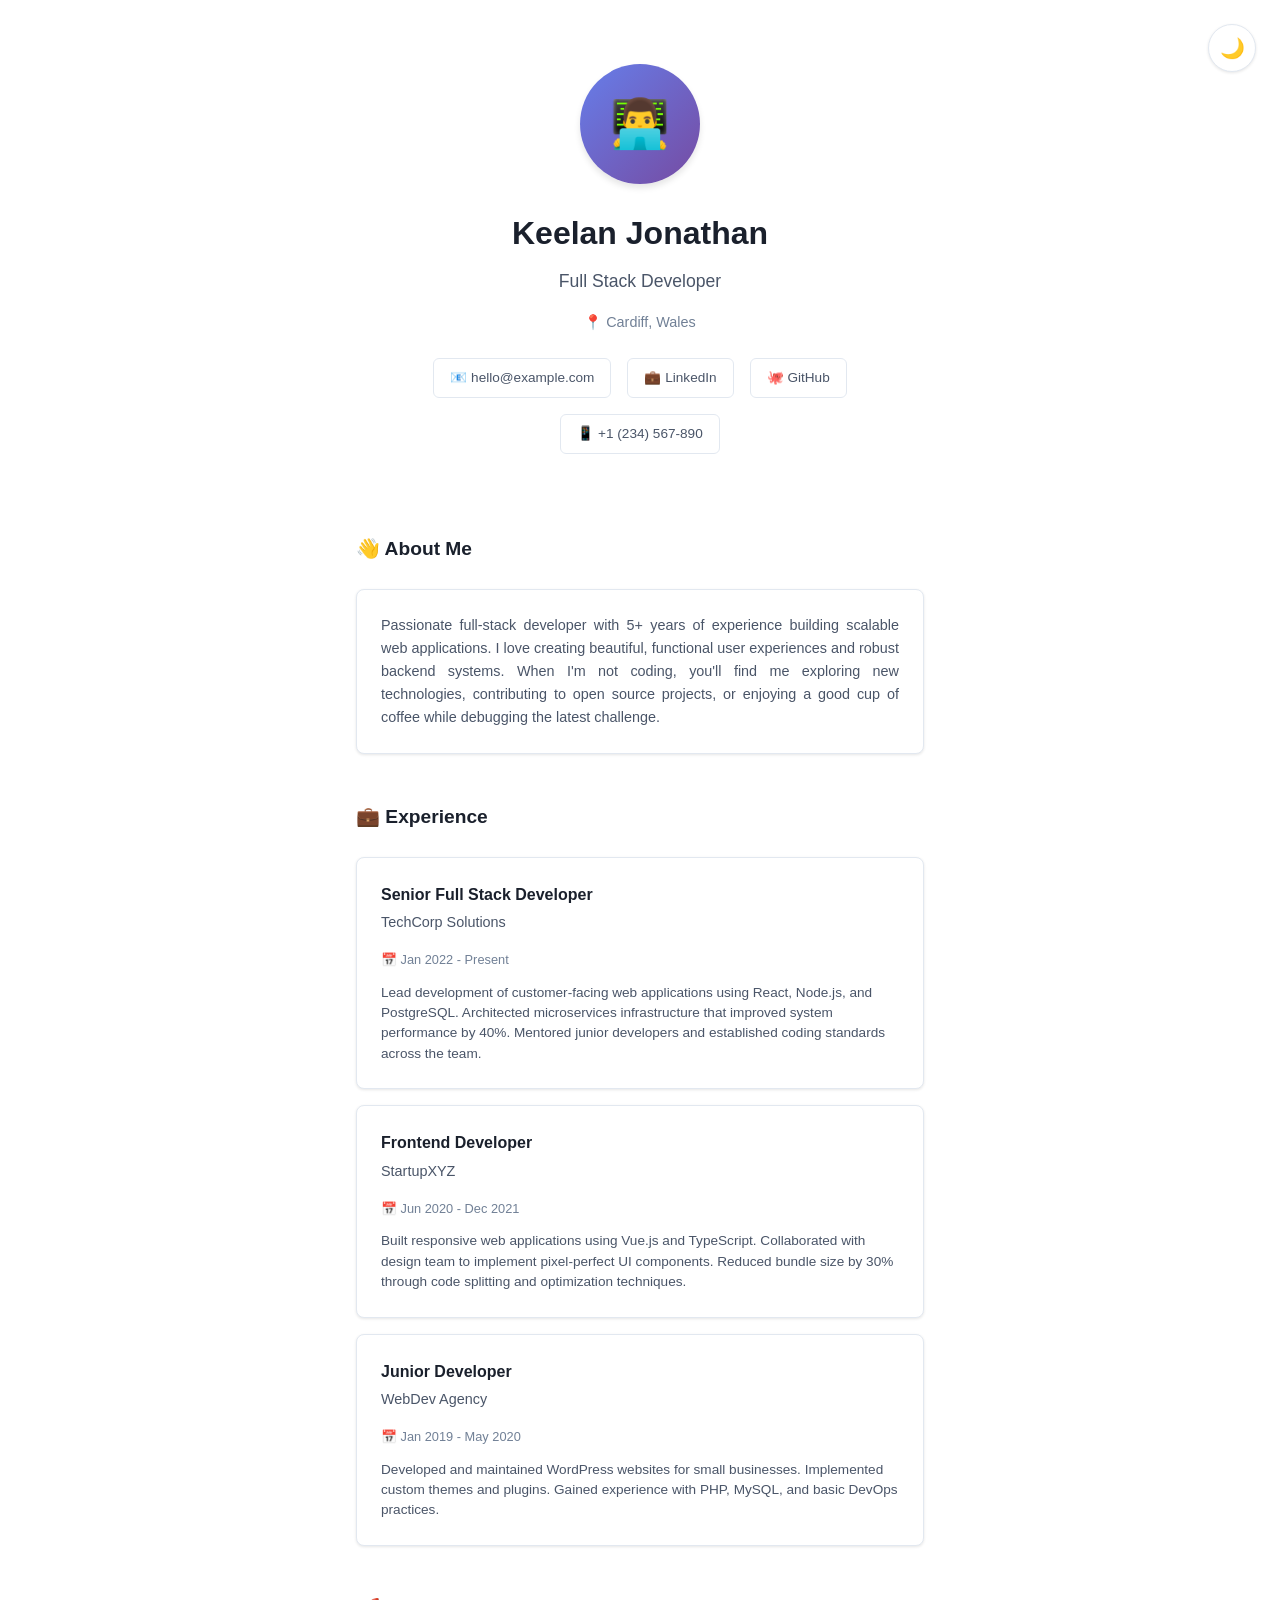
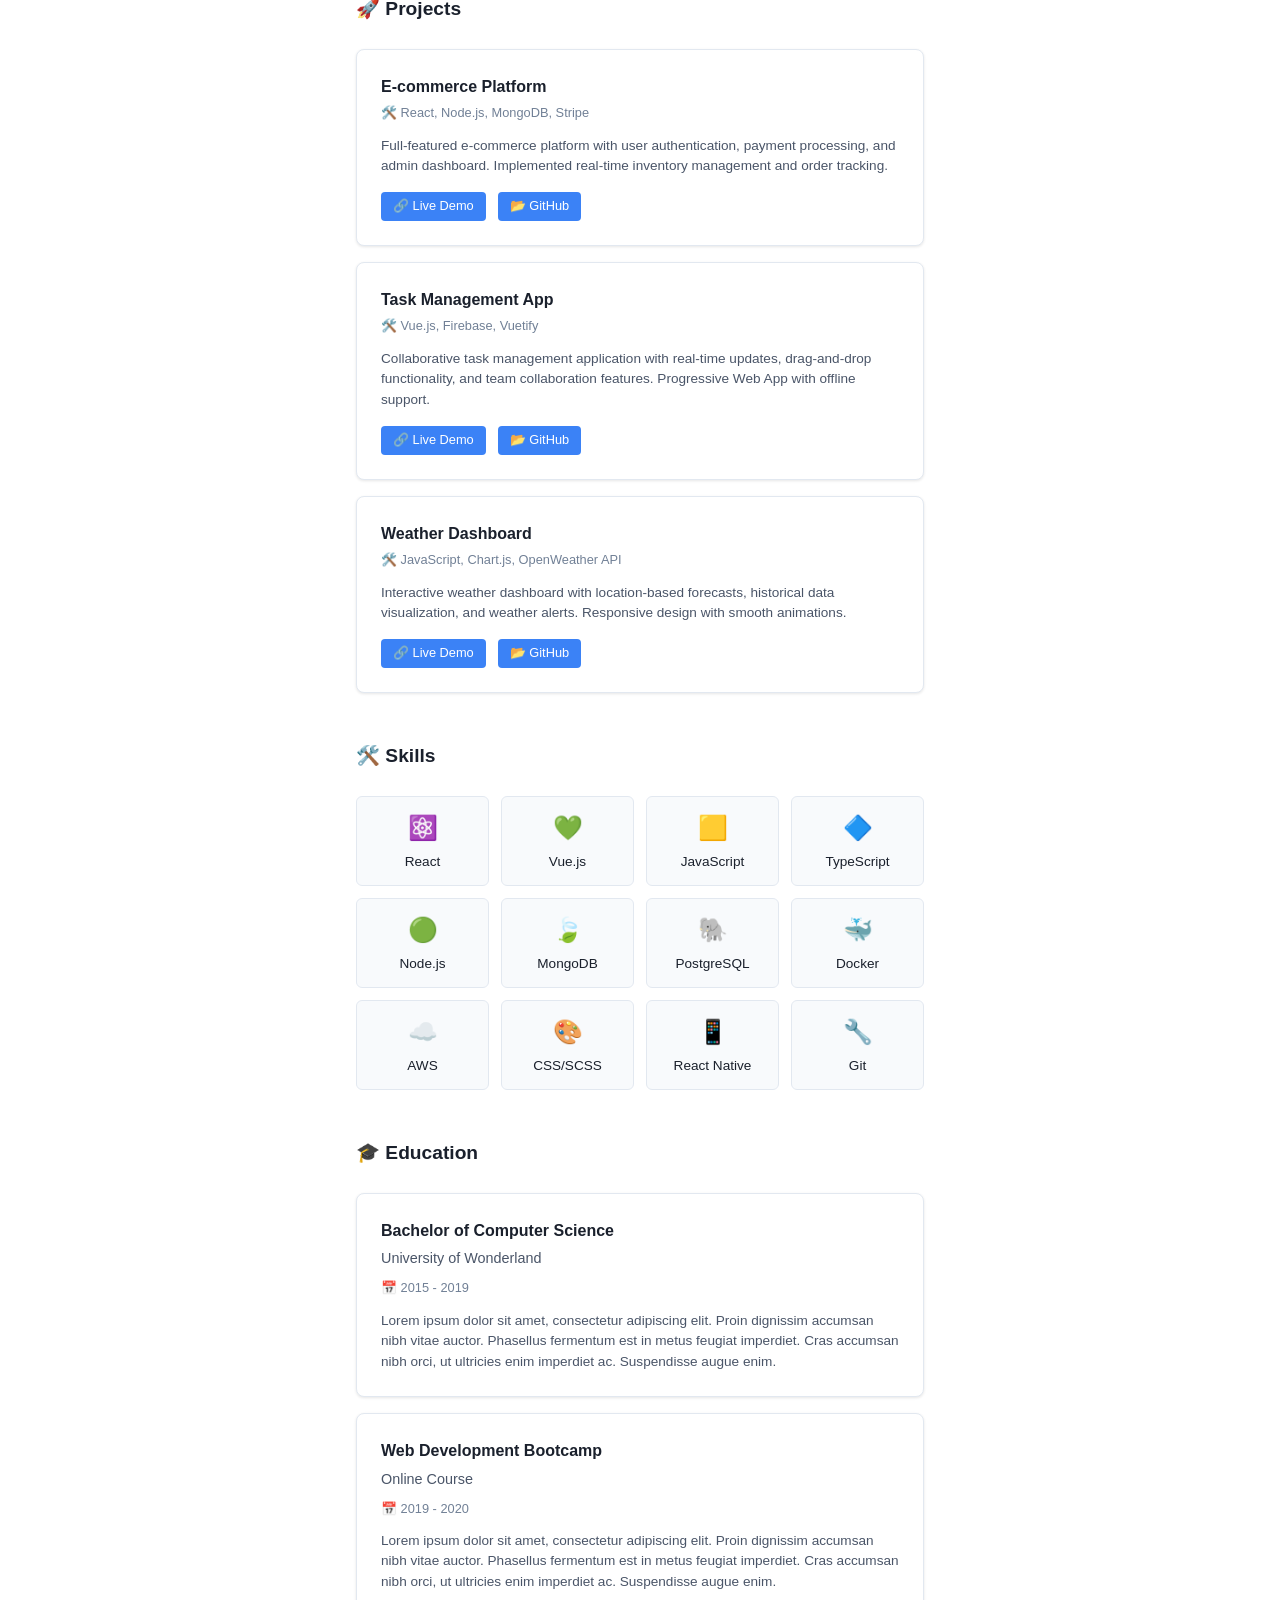
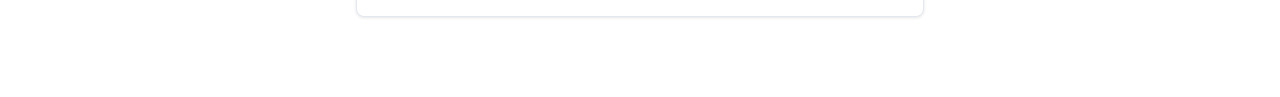
==== index.html @ 0d4356be "First commit" ====
<!DOCTYPE html>
<html lang="en">
  <head>
    <meta charset="UTF-8" />
    <meta name="viewport" content="width=device-width, initial-scale=1.0" />
    <link rel="stylesheet" href="styles.css" />
    <title>Keelan Jonathan - Full Stack Developer</title>
  </head>
  <body>
    <div class="theme-toggle" onclick="toggleTheme()">
      <span class="icon">🌙</span>
    </div>

    <div class="container">
      <header class="header fade-in">
        <div class="avatar">👨‍💻</div>
        <h1 class="name">Keelan Jonathan</h1>
        <p class="title">Full Stack Developer</p>
        <p class="location">📍 Cardiff, Wales</p>
        <div class="contact-links">
          <a href="mailto:hello@example.com" class="contact-link">
            📧 hello@example.com
          </a>
          <a
            href="https://linkedin.com/in/keelanjon"
            target="_blank"
            class="contact-link"
          >
            💼 LinkedIn
          </a>
          <a
            href="https://github.com/KeelanJon"
            target="_blank"
            class="contact-link"
          >
            🐙 GitHub
          </a>
          <a href="tel:+1234567890" class="contact-link">
            📱 +1 (234) 567-890
          </a>
        </div>
      </header>

      <section class="section fade-in stagger-1">
        <h2 class="section-title">👋 About Me</h2>
        <div class="card">
          <p class="about-text">
            Passionate full-stack developer with 5+ years of experience building
            scalable web applications. I love creating beautiful, functional
            user experiences and robust backend systems. When I'm not coding,
            you'll find me exploring new technologies, contributing to open
            source projects, or enjoying a good cup of coffee while debugging
            the latest challenge.
          </p>
        </div>
      </section>

      <section class="section fade-in stagger-2">
        <h2 class="section-title">💼 Experience</h2>
        <div class="card">
          <div class="card-header">
            <div>
              <h3 class="card-title">Senior Full Stack Developer</h3>
              <p class="card-subtitle">TechCorp Solutions</p>
            </div>
          </div>
          <p class="card-meta">📅 Jan 2022 - Present</p>
          <p class="card-description">
            Lead development of customer-facing web applications using React,
            Node.js, and PostgreSQL. Architected microservices infrastructure
            that improved system performance by 40%. Mentored junior developers
            and established coding standards across the team.
          </p>
        </div>
        <div class="card">
          <div class="card-header">
            <div>
              <h3 class="card-title">Frontend Developer</h3>
              <p class="card-subtitle">StartupXYZ</p>
            </div>
          </div>
          <p class="card-meta">📅 Jun 2020 - Dec 2021</p>
          <p class="card-description">
            Built responsive web applications using Vue.js and TypeScript.
            Collaborated with design team to implement pixel-perfect UI
            components. Reduced bundle size by 30% through code splitting and
            optimization techniques.
          </p>
        </div>
        <div class="card">
          <div class="card-header">
            <div>
              <h3 class="card-title">Junior Developer</h3>
              <p class="card-subtitle">WebDev Agency</p>
            </div>
          </div>
          <p class="card-meta">📅 Jan 2019 - May 2020</p>
          <p class="card-description">
            Developed and maintained WordPress websites for small businesses.
            Implemented custom themes and plugins. Gained experience with PHP,
            MySQL, and basic DevOps practices.
          </p>
        </div>
      </section>

      <section class="section fade-in stagger-3">
        <h2 class="section-title">🚀 Projects</h2>
        <div class="card">
          <h3 class="card-title">E-commerce Platform</h3>
          <p class="card-meta">🛠️ React, Node.js, MongoDB, Stripe</p>
          <p class="card-description">
            Full-featured e-commerce platform with user authentication, payment
            processing, and admin dashboard. Implemented real-time inventory
            management and order tracking.
          </p>
          <div class="project-links">
            <a href="#" class="project-link">🔗 Live Demo</a>
            <a href="#" class="project-link">📂 GitHub</a>
          </div>
        </div>
        <div class="card">
          <h3 class="card-title">Task Management App</h3>
          <p class="card-meta">🛠️ Vue.js, Firebase, Vuetify</p>
          <p class="card-description">
            Collaborative task management application with real-time updates,
            drag-and-drop functionality, and team collaboration features.
            Progressive Web App with offline support.
          </p>
          <div class="project-links">
            <a href="#" class="project-link">🔗 Live Demo</a>
            <a href="#" class="project-link">📂 GitHub</a>
          </div>
        </div>
        <div class="card">
          <h3 class="card-title">Weather Dashboard</h3>
          <p class="card-meta">🛠️ JavaScript, Chart.js, OpenWeather API</p>
          <p class="card-description">
            Interactive weather dashboard with location-based forecasts,
            historical data visualization, and weather alerts. Responsive design
            with smooth animations.
          </p>
          <div class="project-links">
            <a href="#" class="project-link">🔗 Live Demo</a>
            <a href="#" class="project-link">📂 GitHub</a>
          </div>
        </div>
      </section>

      <section class="section fade-in stagger-4">
        <h2 class="section-title">🛠️ Skills</h2>
        <div class="skills-grid">
          <div class="skill-item">
            <span class="skill-emoji">⚛️</span>
            React
          </div>
          <div class="skill-item">
            <span class="skill-emoji">💚</span>
            Vue.js
          </div>
          <div class="skill-item">
            <span class="skill-emoji">🟨</span>
            JavaScript
          </div>
          <div class="skill-item">
            <span class="skill-emoji">🔷</span>
            TypeScript
          </div>
          <div class="skill-item">
            <span class="skill-emoji">🟢</span>
            Node.js
          </div>
          <div class="skill-item">
            <span class="skill-emoji">🍃</span>
            MongoDB
          </div>
          <div class="skill-item">
            <span class="skill-emoji">🐘</span>
            PostgreSQL
          </div>
          <div class="skill-item">
            <span class="skill-emoji">🐳</span>
            Docker
          </div>
          <div class="skill-item">
            <span class="skill-emoji">☁️</span>
            AWS
          </div>
          <div class="skill-item">
            <span class="skill-emoji">🎨</span>
            CSS/SCSS
          </div>
          <div class="skill-item">
            <span class="skill-emoji">📱</span>
            React Native
          </div>
          <div class="skill-item">
            <span class="skill-emoji">🔧</span>
            Git
          </div>
        </div>
      </section>

      <section class="section fade-in stagger-5">
        <h2 class="section-title">🎓 Education</h2>
        <div class="card">
          <h3 class="card-title">Bachelor of Computer Science</h3>
          <p class="card-subtitle">University of Wonderland</p>
          <p class="card-meta">📅 2015 - 2019</p>
          <p class="card-description">
            Lorem ipsum dolor sit amet, consectetur adipiscing elit. Proin
            dignissim accumsan nibh vitae auctor. Phasellus fermentum est in
            metus feugiat imperdiet. Cras accumsan nibh orci, ut ultricies enim
            imperdiet ac. Suspendisse augue enim.
          </p>
        </div>
        <div class="card">
          <h3 class="card-title">Web Development Bootcamp</h3>
          <p class="card-subtitle">Online Course</p>
          <p class="card-meta">📅 2019 - 2020</p>
          <p class="card-description">
            Lorem ipsum dolor sit amet, consectetur adipiscing elit. Proin
            dignissim accumsan nibh vitae auctor. Phasellus fermentum est in
            metus feugiat imperdiet. Cras accumsan nibh orci, ut ultricies enim
            imperdiet ac. Suspendisse augue enim.
          </p>
        </div>
      </section>
    </div>

    <script>
      // Theme toggle functionality
      function toggleTheme() {
        const html = document.documentElement
        const themeToggle = document.querySelector(".theme-toggle .icon")

        if (html.getAttribute("data-theme") === "dark") {
          html.removeAttribute("data-theme")
          themeToggle.textContent = "🌙"
          localStorage.setItem("theme", "light")
        } else {
          html.setAttribute("data-theme", "dark")
          themeToggle.textContent = "☀️"
          localStorage.setItem("theme", "dark")
        }
      }

      // Load saved theme
      function loadTheme() {
        const savedTheme = localStorage.getItem("theme")
        const html = document.documentElement
        const themeToggle = document.querySelector(".theme-toggle .icon")

        if (savedTheme === "dark") {
          html.setAttribute("data-theme", "dark")
          themeToggle.textContent = "☀️"
        } else {
          themeToggle.textContent = "🌙"
        }
      }

      // Smooth scrolling for internal links
      document.querySelectorAll('a[href^="#"]').forEach((anchor) => {
        anchor.addEventListener("click", function (e) {
          e.preventDefault()
          const target = document.querySelector(this.getAttribute("href"))
          if (target) {
            target.scrollIntoView({
              behavior: "smooth",
              block: "start",
            })
          }
        })
      })

      // Add stagger animation to cards
      function animateCards() {
        const cards = document.querySelectorAll(".card")
        cards.forEach((card, index) => {
          card.style.animationDelay = `${index * 0.1}s`
        })
      }

      // Initialize
      document.addEventListener("DOMContentLoaded", function () {
        loadTheme()
        animateCards()
      })
    </script>
  </body>
</html>
---- styles.css ----
* {
  margin: 0;
  padding: 0;
  box-sizing: border-box;
}

:root {
  --bg-primary: #ffffff;
  --bg-secondary: #f8fafc;
  --text-primary: #1a202c;
  --text-secondary: #4a5568;
  --text-muted: #718096;
  --border-color: #e2e8f0;
  --accent-color: #3b82f6;
  --accent-hover: #2563eb;
  --shadow-light: 0 1px 3px rgba(0, 0, 0, 0.1);
  --shadow-medium: 0 4px 6px rgba(0, 0, 0, 0.1);
  --card-bg: #ffffff;
  --transition: all 0.3s cubic-bezier(0.4, 0, 0.2, 1);
}

[data-theme="dark"] {
  --bg-primary: #0f172a;
  --bg-secondary: #1e293b;
  --text-primary: #f1f5f9;
  --text-secondary: #cbd5e1;
  --text-muted: #94a3b8;
  --border-color: #334155;
  --accent-color: #60a5fa;
  --accent-hover: #3b82f6;
  --shadow-light: 0 1px 3px rgba(0, 0, 0, 0.3);
  --shadow-medium: 0 4px 6px rgba(0, 0, 0, 0.3);
  --card-bg: #1e293b;
}

body {
  font-family: "Inter", -apple-system, BlinkMacSystemFont, "Segoe UI", Roboto,
    sans-serif;
  background-color: var(--bg-primary);
  color: var(--text-primary);
  line-height: 1.6;
  font-size: 14px;
  transition: var(--transition);
}

.container {
  max-width: 600px;
  margin: 0 auto;
  padding: 2rem 1rem;
}

.theme-toggle {
  position: fixed;
  top: 1.5rem;
  right: 1.5rem;
  background: var(--card-bg);
  border: 1px solid var(--border-color);
  border-radius: 50%;
  width: 48px;
  height: 48px;
  display: flex;
  align-items: center;
  justify-content: center;
  cursor: pointer;
  transition: var(--transition);
  box-shadow: var(--shadow-light);
  z-index: 1000;
}

.theme-toggle:hover {
  transform: scale(1.1);
  box-shadow: var(--shadow-medium);
}

.theme-toggle .icon {
  font-size: 20px;
  transition: var(--transition);
}

.header {
  text-align: center;
  margin-bottom: 3rem;
  padding: 2rem 0;
}

.avatar {
  width: 120px;
  height: 120px;
  border-radius: 50%;
  background: linear-gradient(135deg, #667eea 0%, #764ba2 100%);
  margin: 0 auto 1.5rem;
  display: flex;
  align-items: center;
  justify-content: center;
  font-size: 48px;
  box-shadow: var(--shadow-medium);
  transition: var(--transition);
}

.avatar:hover {
  transform: scale(1.05);
}

.name {
  font-size: 2rem;
  font-weight: 700;
  margin-bottom: 0.5rem;
  color: var(--text-primary);
}

.title {
  font-size: 1.1rem;
  color: var(--text-secondary);
  margin-bottom: 1rem;
}

.location {
  font-size: 0.9rem;
  color: var(--text-muted);
  margin-bottom: 1.5rem;
}

.contact-links {
  display: flex;
  justify-content: center;
  gap: 1rem;
  flex-wrap: wrap;
}

.contact-link {
  display: inline-flex;
  align-items: center;
  gap: 0.5rem;
  padding: 0.5rem 1rem;
  background: var(--card-bg);
  border: 1px solid var(--border-color);
  border-radius: 6px;
  color: var(--text-secondary);
  text-decoration: none;
  font-size: 0.85rem;
  transition: var(--transition);
}

.contact-link:hover {
  background: var(--accent-color);
  color: white;
  transform: translateY(-2px);
  box-shadow: var(--shadow-medium);
}

.section {
  margin-bottom: 3rem;
}

.section-title {
  font-size: 1.2rem;
  font-weight: 600;
  color: var(--text-primary);
  margin-bottom: 1.5rem;
  display: flex;
  align-items: center;
  gap: 0.5rem;
}

.card {
  background: var(--card-bg);
  border: 1px solid var(--border-color);
  border-radius: 8px;
  padding: 1.5rem;
  margin-bottom: 1rem;
  transition: var(--transition);
  box-shadow: var(--shadow-light);
}

.card:hover {
  transform: translateY(-2px);
  box-shadow: var(--shadow-medium);
}

.card-header {
  display: flex;
  justify-content: between;
  align-items: flex-start;
  margin-bottom: 0.5rem;
}

.card-title {
  font-size: 1rem;
  font-weight: 600;
  color: var(--text-primary);
  margin-bottom: 0.25rem;
}

.card-subtitle {
  font-size: 0.9rem;
  color: var(--text-secondary);
  margin-bottom: 0.5rem;
}

.card-meta {
  font-size: 0.8rem;
  color: var(--text-muted);
  margin-bottom: 0.75rem;
}

.card-description {
  font-size: 0.85rem;
  color: var(--text-secondary);
  line-height: 1.5;
}

.skills-grid {
  display: grid;
  grid-template-columns: repeat(auto-fit, minmax(120px, 1fr));
  gap: 0.75rem;
}

.skill-item {
  background: var(--bg-secondary);
  padding: 0.75rem;
  border-radius: 6px;
  text-align: center;
  font-size: 0.85rem;
  transition: var(--transition);
  border: 1px solid var(--border-color);
  cursor: pointer;
}

.skill-item:hover {
  background: var(--accent-color);
  color: white;
  transform: translateY(-2px);
}

.skill-emoji {
  display: block;
  font-size: 1.5rem;
  margin-bottom: 0.25rem;
}

.project-links {
  display: flex;
  gap: 0.75rem;
  margin-top: 1rem;
}

.project-link {
  display: inline-flex;
  align-items: center;
  gap: 0.25rem;
  padding: 0.25rem 0.75rem;
  background: var(--accent-color);
  color: white;
  text-decoration: none;
  border-radius: 4px;
  font-size: 0.8rem;
  transition: var(--transition);
}

.project-link:hover {
  background: var(--accent-hover);
  transform: translateY(-1px);
}

.about-text {
  font-size: 0.9rem;
  color: var(--text-secondary);
  line-height: 1.6;
  text-align: justify;
}

.fade-in {
  opacity: 0;
  transform: translateY(20px);
  animation: fadeIn 0.6s ease-out forwards;
}

@keyframes fadeIn {
  to {
    opacity: 1;
    transform: translateY(0);
  }
}

.stagger-1 {
  animation-delay: 0.1s;
}
.stagger-2 {
  animation-delay: 0.2s;
}
.stagger-3 {
  animation-delay: 0.3s;
}
.stagger-4 {
  animation-delay: 0.4s;
}
.stagger-5 {
  animation-delay: 0.5s;
}

@media (max-width: 640px) {
  .container {
    padding: 1rem;
  }

  .name {
    font-size: 1.75rem;
  }

  .avatar {
    width: 100px;
    height: 100px;
    font-size: 40px;
  }

  .contact-links {
    flex-direction: column;
    align-items: center;
  }

  .skills-grid {
    grid-template-columns: repeat(auto-fit, minmax(100px, 1fr));
  }
}

@import url("https://fonts.googleapis.com/css2?family=Inter:wght@300;400;500;600;700&display=swap");
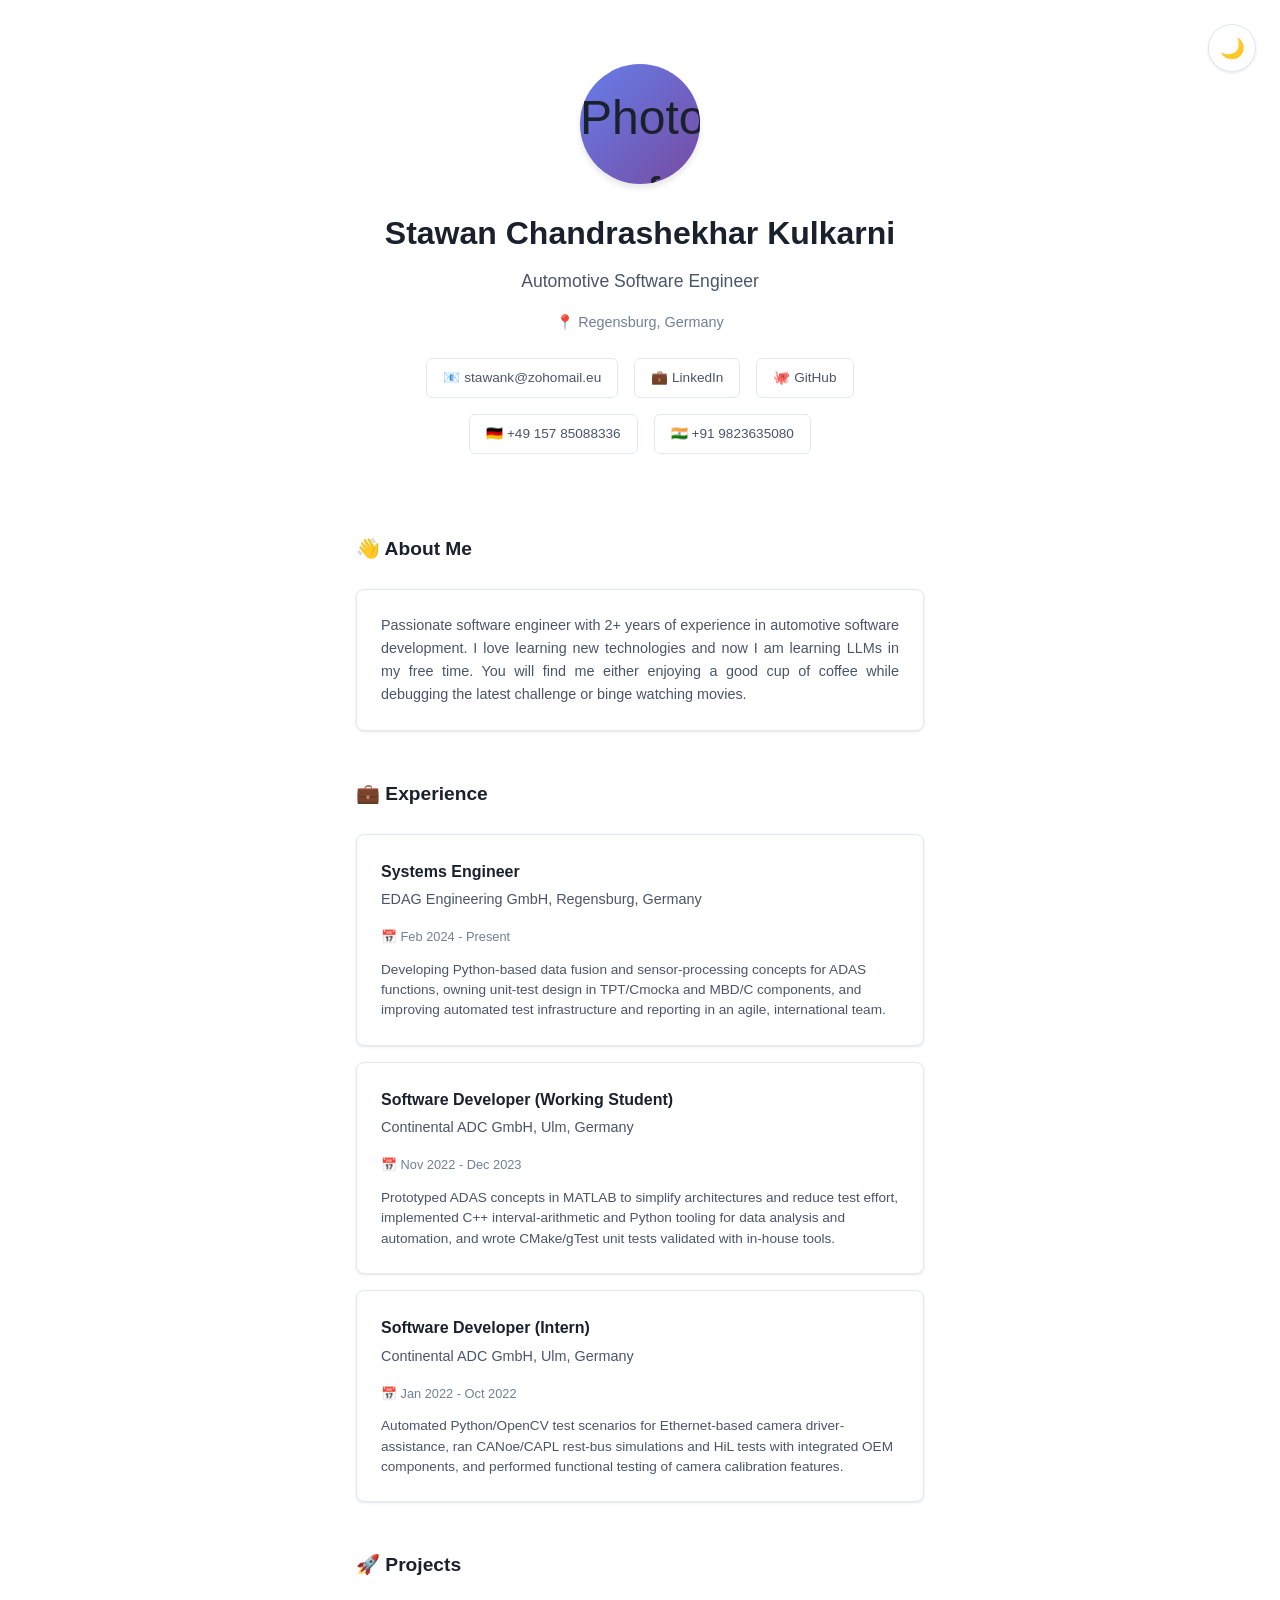
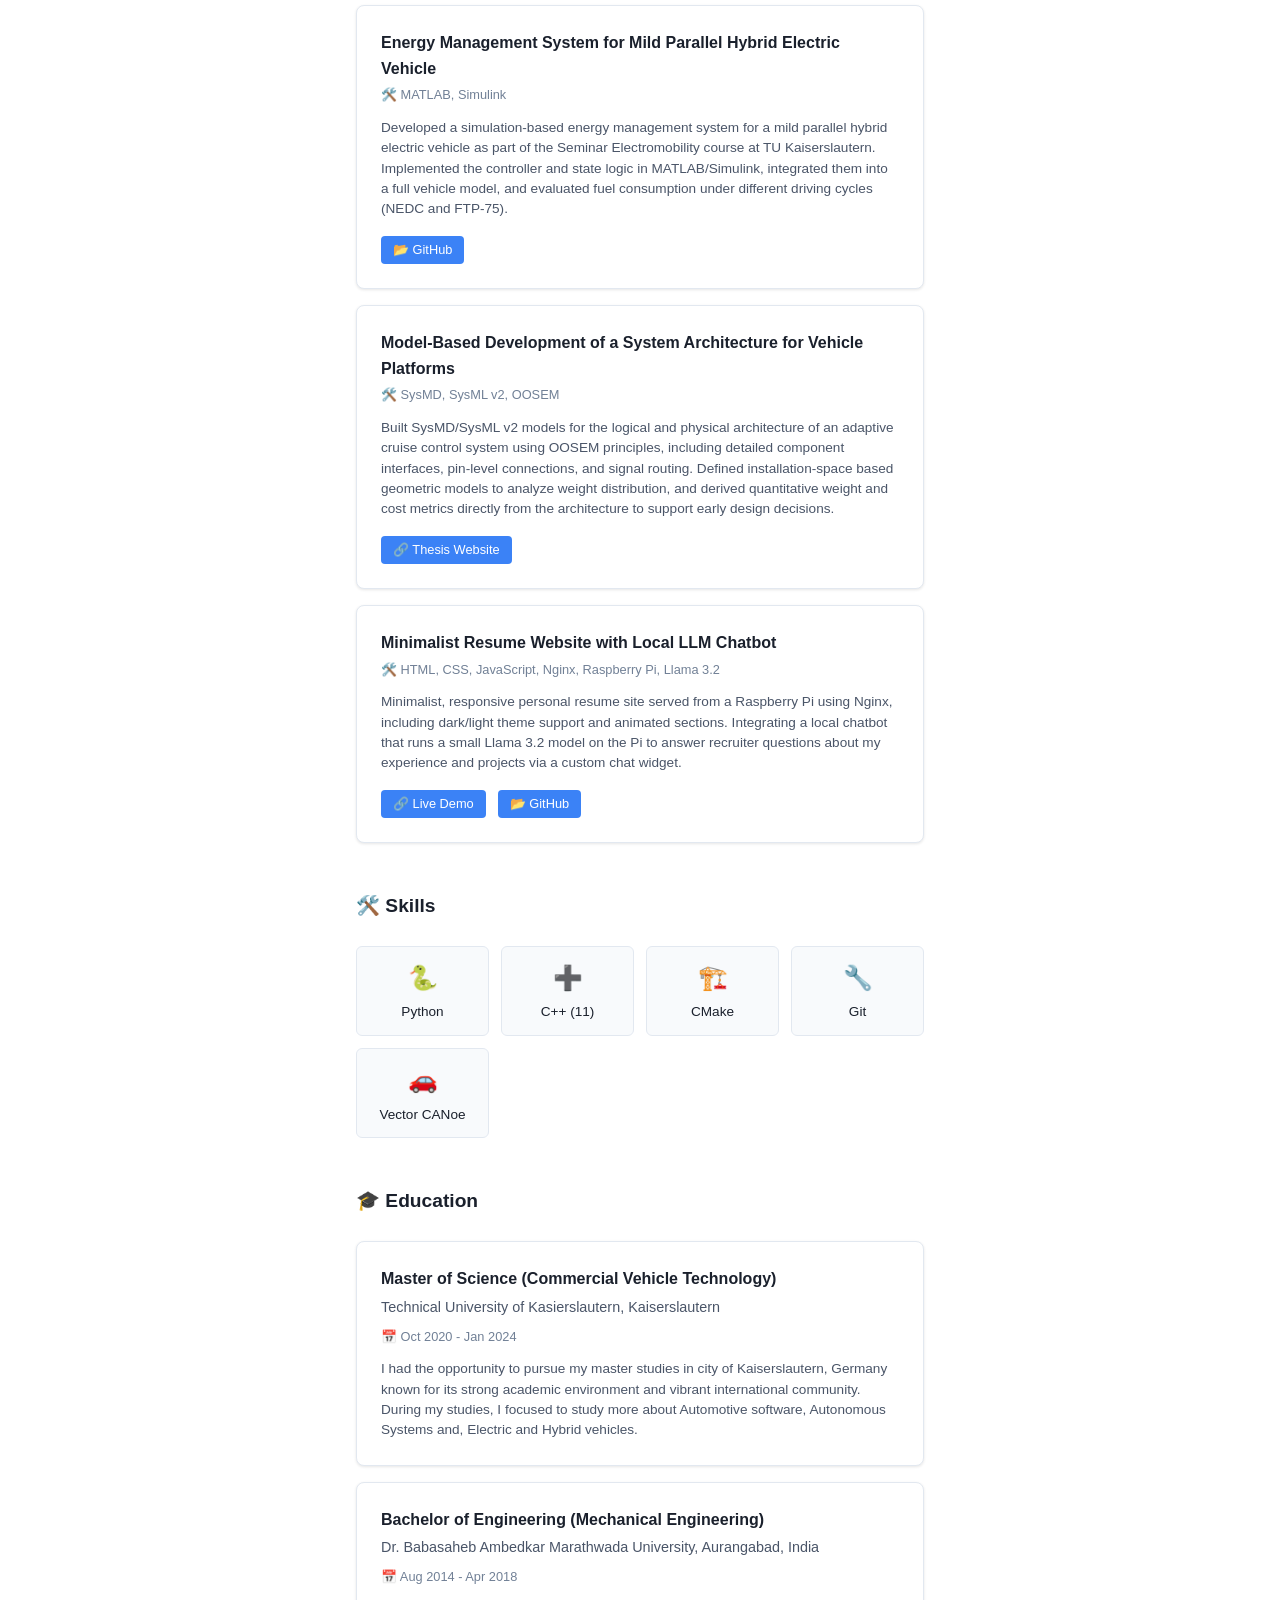
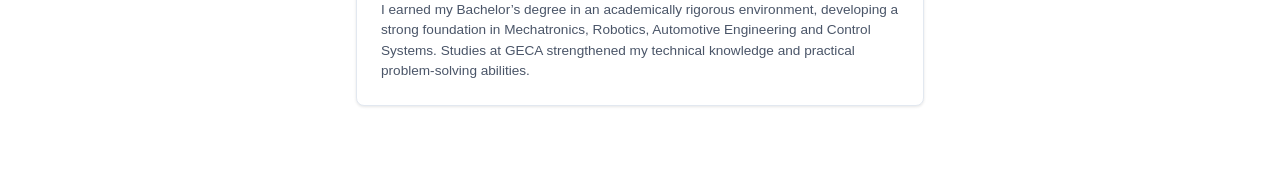
==== commit 39008c98: "Plain Resume without language toggle" ====
--- a/index.html
+++ b/index.html
@@ -4,7 +4,7 @@
     <meta charset="UTF-8" />
     <meta name="viewport" content="width=device-width, initial-scale=1.0" />
     <link rel="stylesheet" href="styles.css" />
-    <title>Keelan Jonathan - Full Stack Developer</title>
+    <title>Stawan Kulkarni - Automotive Software Engineer</title>
   </head>
   <body>
     <div class="theme-toggle" onclick="toggleTheme()">
@@ -13,30 +13,35 @@
 
     <div class="container">
       <header class="header fade-in">
-        <div class="avatar">👨‍💻</div>
-        <h1 class="name">Keelan Jonathan</h1>
-        <p class="title">Full Stack Developer</p>
-        <p class="location">📍 Cardiff, Wales</p>
+        <div class="avatar">
+          <img src="photo.jpg" alt="Photo of Stawan Chandrashekhar Kulkarni" />
+        </div>
+        <h1 class="name">Stawan Chandrashekhar Kulkarni</h1>
+        <p class="title">Automotive Software Engineer</p>
+        <p class="location">📍 Regensburg, Germany</p>
         <div class="contact-links">
-          <a href="mailto:hello@example.com" class="contact-link">
-            📧 hello@example.com
+          <a href="mailto:stawankłzohomail.eu" class="contact-link">
+            📧 stawank@zohomail.eu
           </a>
           <a
-            href="https://linkedin.com/in/keelanjon"
+            href="https://www.linkedin.com/in/stawan-chandrashekhar-kulkarni-810646102/"
             target="_blank"
             class="contact-link"
           >
             💼 LinkedIn
           </a>
           <a
-            href="https://github.com/KeelanJon"
+            href="https://github.com/stawank"
             target="_blank"
             class="contact-link"
           >
             🐙 GitHub
           </a>
-          <a href="tel:+1234567890" class="contact-link">
-            📱 +1 (234) 567-890
+          <a href="tel:+4915785088336" class="contact-link">
+            🇩🇪 +49 157 85088336
+          </a>
+          <a href="tel:+919823635080" class="contact-link">
+            🇮🇳 +91 9823635080
           </a>
         </div>
       </header>
@@ -45,12 +50,10 @@
         <h2 class="section-title">👋 About Me</h2>
         <div class="card">
           <p class="about-text">
-            Passionate full-stack developer with 5+ years of experience building
-            scalable web applications. I love creating beautiful, functional
-            user experiences and robust backend systems. When I'm not coding,
-            you'll find me exploring new technologies, contributing to open
-            source projects, or enjoying a good cup of coffee while debugging
-            the latest challenge.
+            Passionate software engineer with 2+ years of experience in automotive 
+            software development. I love learning new technologies and now I am learning LLMs in my free time. 
+            You will find me either enjoying a good cup of coffee while debugging
+            the latest challenge or binge watching movies.
           </p>
         </div>
       </section>
@@ -60,45 +63,43 @@
         <div class="card">
           <div class="card-header">
             <div>
-              <h3 class="card-title">Senior Full Stack Developer</h3>
-              <p class="card-subtitle">TechCorp Solutions</p>
+              <h3 class="card-title">Systems Engineer</h3>
+              <p class="card-subtitle">EDAG Engineering GmbH, Regensburg, Germany</p>
             </div>
           </div>
-          <p class="card-meta">📅 Jan 2022 - Present</p>
-          <p class="card-description">
-            Lead development of customer-facing web applications using React,
-            Node.js, and PostgreSQL. Architected microservices infrastructure
-            that improved system performance by 40%. Mentored junior developers
-            and established coding standards across the team.
+          <p class="card-meta">📅 Feb 2024 - Present</p>
+          <p class="card-description">
+            Developing Python-based data fusion and sensor-processing concepts for ADAS functions, 
+            owning unit-test design in TPT/Cmocka and MBD/C components, and improving automated test 
+            infrastructure and reporting in an agile, international team.
           </p>
         </div>
         <div class="card">
           <div class="card-header">
             <div>
-              <h3 class="card-title">Frontend Developer</h3>
-              <p class="card-subtitle">StartupXYZ</p>
+              <h3 class="card-title">Software Developer (Working Student)</h3>
+              <p class="card-subtitle">Continental ADC GmbH, Ulm, Germany</p>
             </div>
           </div>
-          <p class="card-meta">📅 Jun 2020 - Dec 2021</p>
-          <p class="card-description">
-            Built responsive web applications using Vue.js and TypeScript.
-            Collaborated with design team to implement pixel-perfect UI
-            components. Reduced bundle size by 30% through code splitting and
-            optimization techniques.
+          <p class="card-meta">📅 Nov 2022 - Dec 2023</p>
+          <p class="card-description">
+            Prototyped ADAS concepts in MATLAB to simplify architectures and reduce test effort, 
+            implemented C++ interval-arithmetic and Python tooling for data analysis and automation, 
+            and wrote CMake/gTest unit tests validated with in-house tools.
           </p>
         </div>
         <div class="card">
           <div class="card-header">
             <div>
-              <h3 class="card-title">Junior Developer</h3>
-              <p class="card-subtitle">WebDev Agency</p>
+              <h3 class="card-title">Software Developer (Intern)</h3>
+              <p class="card-subtitle">Continental ADC GmbH, Ulm, Germany</p>
             </div>
           </div>
-          <p class="card-meta">📅 Jan 2019 - May 2020</p>
-          <p class="card-description">
-            Developed and maintained WordPress websites for small businesses.
-            Implemented custom themes and plugins. Gained experience with PHP,
-            MySQL, and basic DevOps practices.
+          <p class="card-meta">📅 Jan 2022 - Oct 2022</p>
+          <p class="card-description">
+            Automated Python/OpenCV test scenarios for Ethernet-based camera driver-assistance, 
+            ran CANoe/CAPL rest-bus simulations and HiL tests with integrated OEM components, 
+            and performed functional testing of camera calibration features.
           </p>
         </div>
       </section>
@@ -106,122 +107,115 @@
       <section class="section fade-in stagger-3">
         <h2 class="section-title">🚀 Projects</h2>
         <div class="card">
-          <h3 class="card-title">E-commerce Platform</h3>
-          <p class="card-meta">🛠️ React, Node.js, MongoDB, Stripe</p>
-          <p class="card-description">
-            Full-featured e-commerce platform with user authentication, payment
-            processing, and admin dashboard. Implemented real-time inventory
-            management and order tracking.
+          <h3 class="card-title">
+            Energy Management System for Mild Parallel Hybrid Electric Vehicle
+          </h3>
+          <p class="card-meta">🛠️ MATLAB, Simulink</p>
+          <p class="card-description">
+            Developed a simulation-based energy management system for a mild
+            parallel hybrid electric vehicle as part of the Seminar
+            Electromobility course at TU Kaiserslautern. Implemented the
+            controller and state logic in MATLAB/Simulink, integrated them into
+            a full vehicle model, and evaluated fuel consumption under different
+            driving cycles (NEDC and FTP-75).
+          </p>
+          <div class="project-links">
+            <a
+              href="https://github.com/stawank/TU_KL_SeminarElectromobility"
+              target="_blank"
+              class="project-link"
+            >
+              📂 GitHub
+            </a>
+          </div>
+        </div>
+        <div class="card">
+          <h3 class="card-title">
+            Model-Based Development of a System Architecture for Vehicle Platforms
+          </h3>
+          <p class="card-meta">🛠️ SysMD, SysML v2, OOSEM</p>
+          <p class="card-description">
+            Built SysMD/SysML v2 models for the logical and physical
+            architecture of an adaptive cruise control system using OOSEM
+            principles, including detailed component interfaces, pin-level
+            connections, and signal routing. Defined installation-space based
+            geometric models to analyze weight distribution, and derived
+            quantitative weight and cost metrics directly from the architecture
+            to support early design decisions.
+          </p>
+          <div class="project-links">
+            <a
+              href="https://stawank.wordpress.com/master-thesis/"
+              target="_blank"
+              class="project-link"
+            >
+              🔗 Thesis Website
+            </a>
+          </div>
+        </div>
+        <div class="card">
+          <h3 class="card-title">Minimalist Resume Website with Local LLM Chatbot</h3>
+          <p class="card-meta">🛠️ HTML, CSS, JavaScript, Nginx, Raspberry Pi, Llama 3.2</p>
+          <p class="card-description">
+            Minimalist, responsive personal resume site served from a Raspberry
+            Pi using Nginx, including dark/light theme support and animated
+            sections. Integrating a local chatbot that runs a small Llama 3.2
+            model on the Pi to answer recruiter questions about my experience
+            and projects via a custom chat widget.
           </p>
           <div class="project-links">
             <a href="#" class="project-link">🔗 Live Demo</a>
             <a href="#" class="project-link">📂 GitHub</a>
           </div>
         </div>
-        <div class="card">
-          <h3 class="card-title">Task Management App</h3>
-          <p class="card-meta">🛠️ Vue.js, Firebase, Vuetify</p>
-          <p class="card-description">
-            Collaborative task management application with real-time updates,
-            drag-and-drop functionality, and team collaboration features.
-            Progressive Web App with offline support.
-          </p>
-          <div class="project-links">
-            <a href="#" class="project-link">🔗 Live Demo</a>
-            <a href="#" class="project-link">📂 GitHub</a>
-          </div>
-        </div>
-        <div class="card">
-          <h3 class="card-title">Weather Dashboard</h3>
-          <p class="card-meta">🛠️ JavaScript, Chart.js, OpenWeather API</p>
-          <p class="card-description">
-            Interactive weather dashboard with location-based forecasts,
-            historical data visualization, and weather alerts. Responsive design
-            with smooth animations.
-          </p>
-          <div class="project-links">
-            <a href="#" class="project-link">🔗 Live Demo</a>
-            <a href="#" class="project-link">📂 GitHub</a>
-          </div>
-        </div>
       </section>
 
       <section class="section fade-in stagger-4">
         <h2 class="section-title">🛠️ Skills</h2>
         <div class="skills-grid">
           <div class="skill-item">
-            <span class="skill-emoji">⚛️</span>
-            React
-          </div>
-          <div class="skill-item">
-            <span class="skill-emoji">💚</span>
-            Vue.js
-          </div>
-          <div class="skill-item">
-            <span class="skill-emoji">🟨</span>
-            JavaScript
-          </div>
-          <div class="skill-item">
-            <span class="skill-emoji">🔷</span>
-            TypeScript
-          </div>
-          <div class="skill-item">
-            <span class="skill-emoji">🟢</span>
-            Node.js
-          </div>
-          <div class="skill-item">
-            <span class="skill-emoji">🍃</span>
-            MongoDB
-          </div>
-          <div class="skill-item">
-            <span class="skill-emoji">🐘</span>
-            PostgreSQL
-          </div>
-          <div class="skill-item">
-            <span class="skill-emoji">🐳</span>
-            Docker
-          </div>
-          <div class="skill-item">
-            <span class="skill-emoji">☁️</span>
-            AWS
-          </div>
-          <div class="skill-item">
-            <span class="skill-emoji">🎨</span>
-            CSS/SCSS
-          </div>
-          <div class="skill-item">
-            <span class="skill-emoji">📱</span>
-            React Native
+            <span class="skill-emoji">🐍</span>
+            Python
+          </div>
+          <div class="skill-item">
+            <span class="skill-emoji">➕</span>
+            C++ (11)
+          </div>
+          <div class="skill-item">
+            <span class="skill-emoji">🏗️</span>
+            CMake
           </div>
           <div class="skill-item">
             <span class="skill-emoji">🔧</span>
             Git
           </div>
+          <div class="skill-item">
+            <span class="skill-emoji">🚗</span>
+            Vector CANoe
+          </div>
         </div>
       </section>
 
       <section class="section fade-in stagger-5">
         <h2 class="section-title">🎓 Education</h2>
         <div class="card">
-          <h3 class="card-title">Bachelor of Computer Science</h3>
-          <p class="card-subtitle">University of Wonderland</p>
-          <p class="card-meta">📅 2015 - 2019</p>
-          <p class="card-description">
-            Lorem ipsum dolor sit amet, consectetur adipiscing elit. Proin
-            dignissim accumsan nibh vitae auctor. Phasellus fermentum est in
-            metus feugiat imperdiet. Cras accumsan nibh orci, ut ultricies enim
-            imperdiet ac. Suspendisse augue enim.
-          </p>
-        </div>
-        <div class="card">
-          <h3 class="card-title">Web Development Bootcamp</h3>
-          <p class="card-subtitle">Online Course</p>
-          <p class="card-meta">📅 2019 - 2020</p>
-          <p class="card-description">
-            Lorem ipsum dolor sit amet, consectetur adipiscing elit. Proin
-            dignissim accumsan nibh vitae auctor. Phasellus fermentum est in
-            metus feugiat imperdiet. Cras accumsan nibh orci, ut ultricies enim
-            imperdiet ac. Suspendisse augue enim.
+          <h3 class="card-title">Master of Science (Commercial Vehicle Technology)</h3>
+          <p class="card-subtitle">Technical University of Kasierslautern, Kaiserslautern</p>
+          <p class="card-meta">📅 Oct 2020 - Jan 2024</p>
+          <p class="card-description">
+            I had the opportunity to pursue my master studies in city of Kaiserslautern, Germany
+            known for its strong academic environment and vibrant international community. During my studies, 
+            I focused to study more about Automotive software, Autonomous Systems and, Electric and Hybrid vehicles.
+          </p>
+        </div>
+        <div class="card">
+          <h3 class="card-title">Bachelor of Engineering (Mechanical Engineering)</h3>
+          <p class="card-subtitle">Dr. Babasaheb Ambedkar Marathwada University, Aurangabad, India</p>
+          <p class="card-meta">📅 Aug 2014 - Apr 2018</p>
+          <p class="card-description">
+            I earned my Bachelor’s degree in an academically rigorous environment, developing a 
+            strong foundation in Mechatronics, Robotics, Automotive Engineering and Control Systems.
+            Studies at GECA strengthened my technical knowledge and practical problem-solving abilities.
           </p>
         </div>
       </section>
--- a/styles.css
+++ b/styles.css
@@ -97,6 +97,14 @@
   transition: var(--transition);
 }
 
+.avatar img {
+  width: 100%;
+  height: 100%;
+  border-radius: 50%;
+  object-fit: cover;
+  display: block;
+}
+
 .avatar:hover {
   transform: scale(1.05);
 }
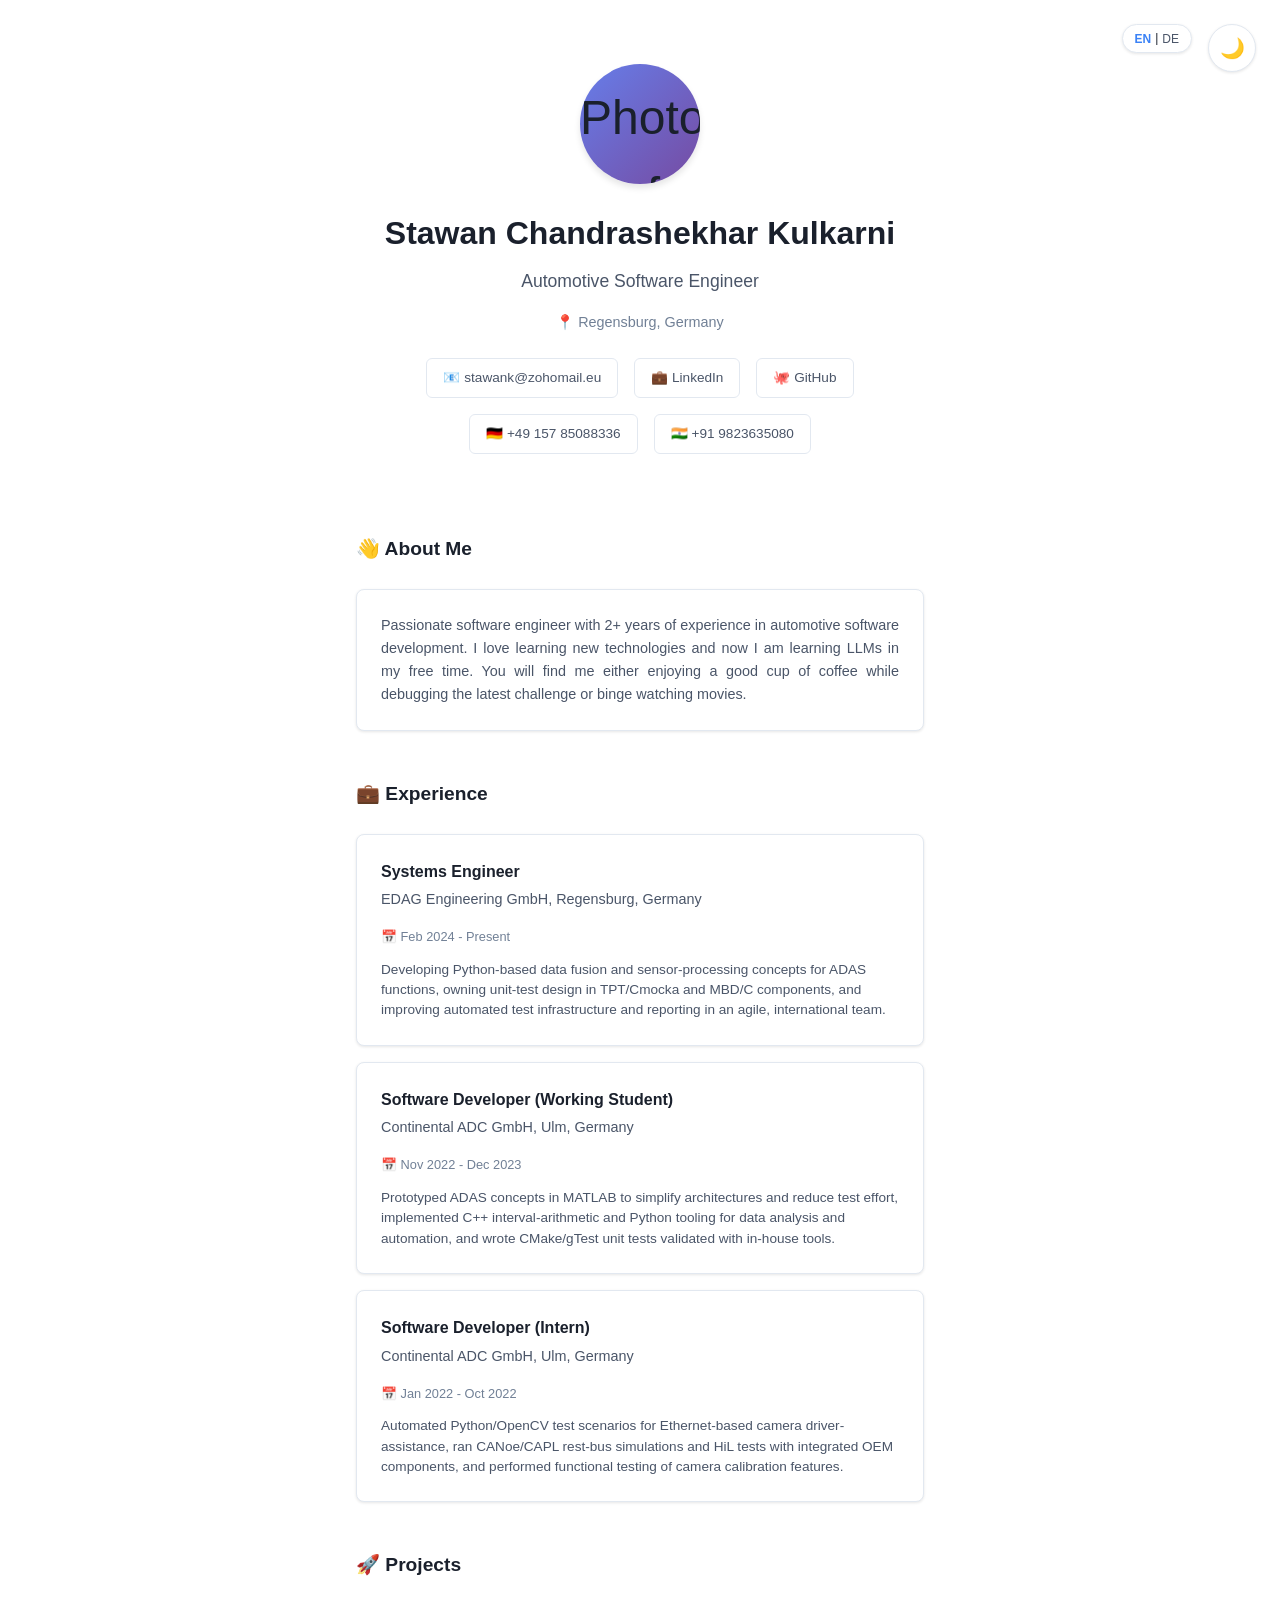
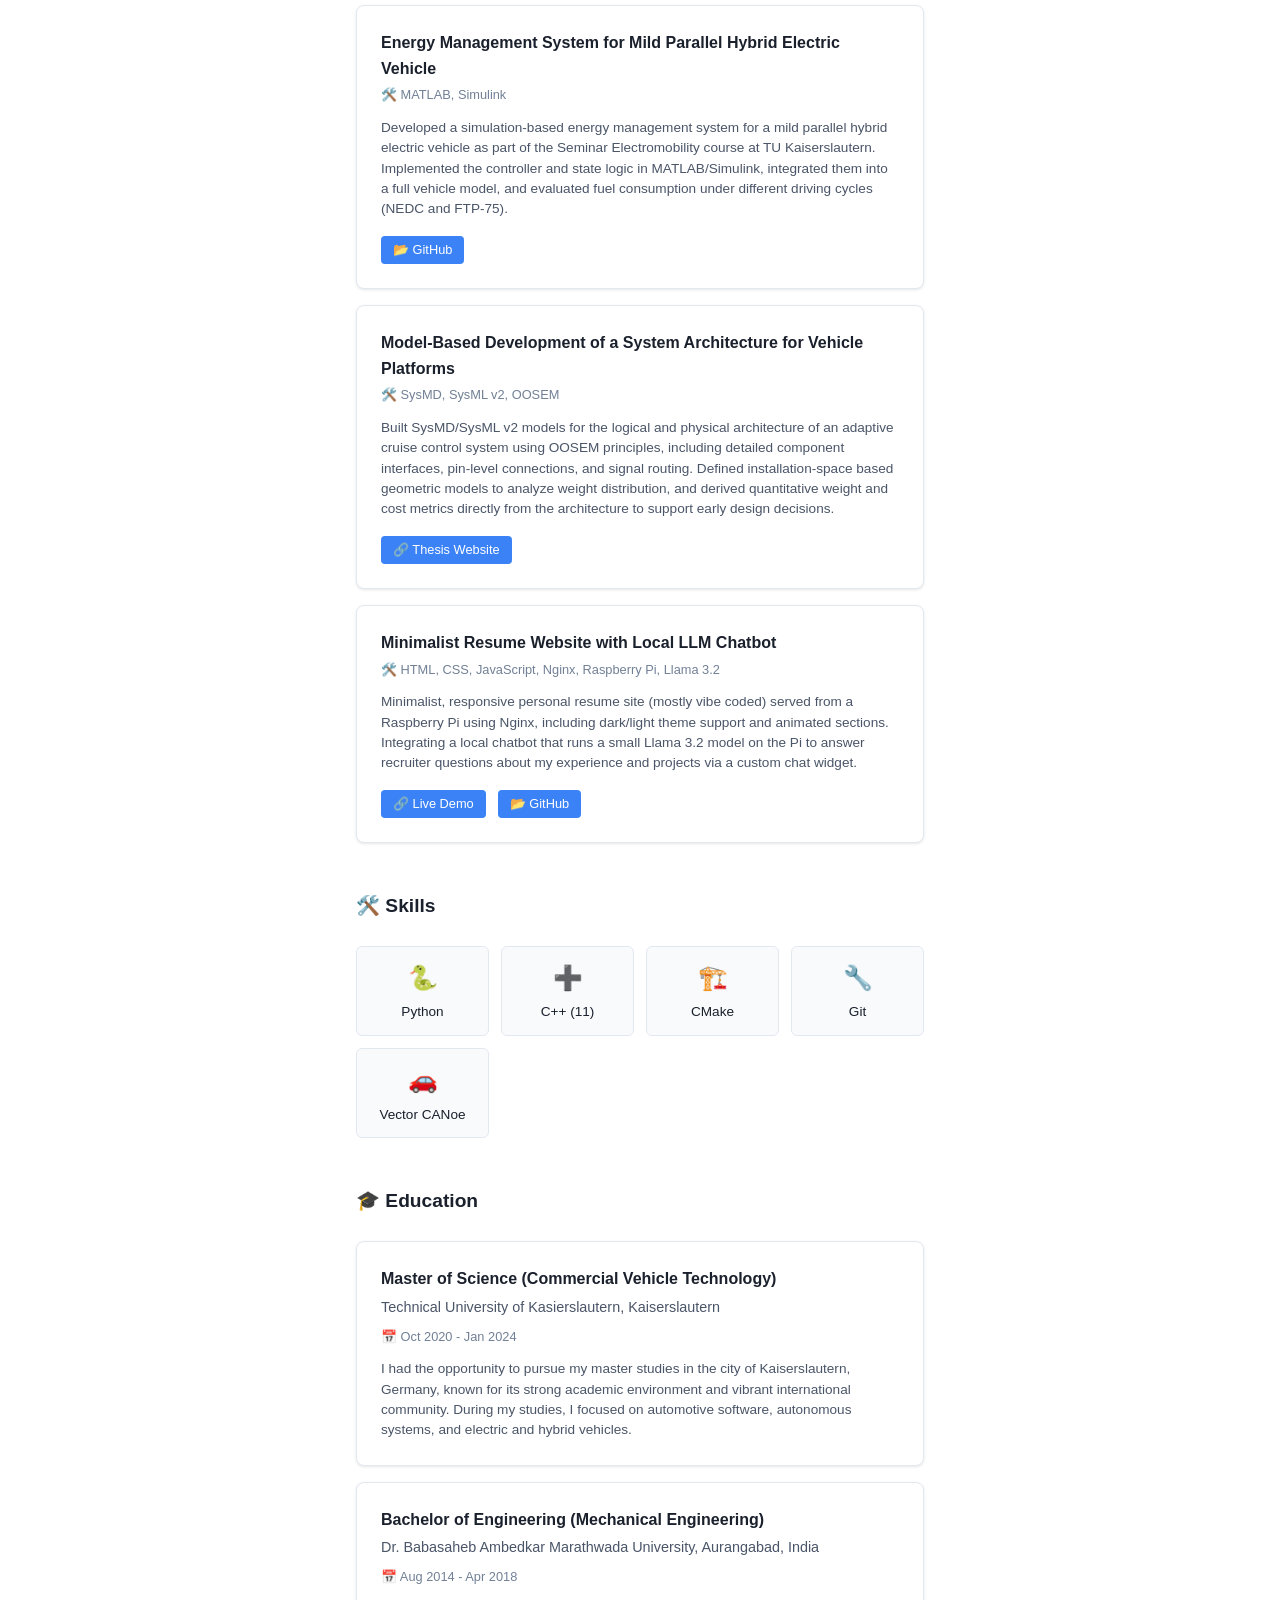
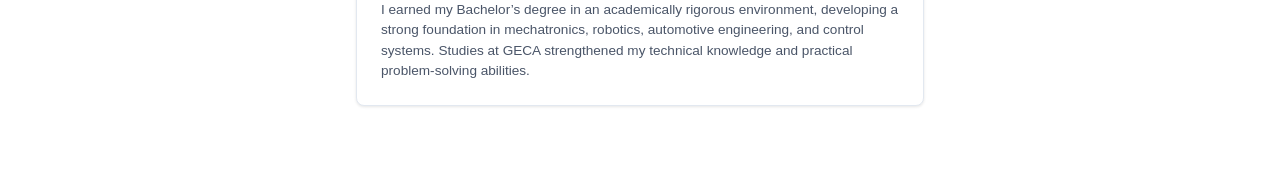
==== commit 16289992: "Translation toggle added" ====
--- a/index.html
+++ b/index.html
@@ -10,6 +10,15 @@
     <div class="theme-toggle" onclick="toggleTheme()">
       <span class="icon">🌙</span>
     </div>
+    <div class="language-toggle">
+      <button type="button" data-lang-btn="en" onclick="setLanguage('en')">
+        EN
+      </button>
+      <span>|</span>
+      <button type="button" data-lang-btn="de" onclick="setLanguage('de')">
+        DE
+      </button>
+    </div>
 
     <div class="container">
       <header class="header fade-in">
@@ -47,19 +56,22 @@
       </header>
 
       <section class="section fade-in stagger-1">
-        <h2 class="section-title">👋 About Me</h2>
-        <div class="card">
-          <p class="about-text">
-            Passionate software engineer with 2+ years of experience in automotive 
-            software development. I love learning new technologies and now I am learning LLMs in my free time. 
-            You will find me either enjoying a good cup of coffee while debugging
-            the latest challenge or binge watching movies.
+        <h2 class="section-title" data-i18n="section_about_title">👋 About Me</h2>
+        <div class="card">
+          <p class="about-text" data-i18n="about_text">
+            Passionate software engineer with 2+ years of experience in
+            automotive software development. I love learning new technologies
+            and now I am learning LLMs in my free time. You will find me either
+            enjoying a good cup of coffee while debugging the latest challenge
+            or binge watching movies.
           </p>
         </div>
       </section>
 
       <section class="section fade-in stagger-2">
-        <h2 class="section-title">💼 Experience</h2>
+        <h2 class="section-title" data-i18n="section_experience_title">
+          💼 Experience
+        </h2>
         <div class="card">
           <div class="card-header">
             <div>
@@ -68,10 +80,11 @@
             </div>
           </div>
           <p class="card-meta">📅 Feb 2024 - Present</p>
-          <p class="card-description">
-            Developing Python-based data fusion and sensor-processing concepts for ADAS functions, 
-            owning unit-test design in TPT/Cmocka and MBD/C components, and improving automated test 
-            infrastructure and reporting in an agile, international team.
+          <p class="card-description" data-i18n="exp_edag_desc">
+            Developing Python-based data fusion and sensor-processing concepts
+            for ADAS functions, owning unit-test design in TPT/Cmocka and MBD/C
+            components, and improving automated test infrastructure and
+            reporting in an agile, international team.
           </p>
         </div>
         <div class="card">
@@ -82,10 +95,11 @@
             </div>
           </div>
           <p class="card-meta">📅 Nov 2022 - Dec 2023</p>
-          <p class="card-description">
-            Prototyped ADAS concepts in MATLAB to simplify architectures and reduce test effort, 
-            implemented C++ interval-arithmetic and Python tooling for data analysis and automation, 
-            and wrote CMake/gTest unit tests validated with in-house tools.
+          <p class="card-description" data-i18n="exp_cont_ws_desc">
+            Prototyped ADAS concepts in MATLAB to simplify architectures and
+            reduce test effort, implemented C++ interval-arithmetic and Python
+            tooling for data analysis and automation, and wrote CMake/gTest unit
+            tests validated with in-house tools.
           </p>
         </div>
         <div class="card">
@@ -96,22 +110,25 @@
             </div>
           </div>
           <p class="card-meta">📅 Jan 2022 - Oct 2022</p>
-          <p class="card-description">
-            Automated Python/OpenCV test scenarios for Ethernet-based camera driver-assistance, 
-            ran CANoe/CAPL rest-bus simulations and HiL tests with integrated OEM components, 
-            and performed functional testing of camera calibration features.
+          <p class="card-description" data-i18n="exp_cont_intern_desc">
+            Automated Python/OpenCV test scenarios for Ethernet-based camera
+            driver-assistance, ran CANoe/CAPL rest-bus simulations and HiL
+            tests with integrated OEM components, and performed functional
+            testing of camera calibration features.
           </p>
         </div>
       </section>
 
       <section class="section fade-in stagger-3">
-        <h2 class="section-title">🚀 Projects</h2>
+        <h2 class="section-title" data-i18n="section_projects_title">
+          🚀 Projects
+        </h2>
         <div class="card">
           <h3 class="card-title">
             Energy Management System for Mild Parallel Hybrid Electric Vehicle
           </h3>
           <p class="card-meta">🛠️ MATLAB, Simulink</p>
-          <p class="card-description">
+          <p class="card-description" data-i18n="proj_hybrid_desc">
             Developed a simulation-based energy management system for a mild
             parallel hybrid electric vehicle as part of the Seminar
             Electromobility course at TU Kaiserslautern. Implemented the
@@ -134,7 +151,7 @@
             Model-Based Development of a System Architecture for Vehicle Platforms
           </h3>
           <p class="card-meta">🛠️ SysMD, SysML v2, OOSEM</p>
-          <p class="card-description">
+          <p class="card-description" data-i18n="proj_thesis_desc">
             Built SysMD/SysML v2 models for the logical and physical
             architecture of an adaptive cruise control system using OOSEM
             principles, including detailed component interfaces, pin-level
@@ -155,9 +172,11 @@
         </div>
         <div class="card">
           <h3 class="card-title">Minimalist Resume Website with Local LLM Chatbot</h3>
-          <p class="card-meta">🛠️ HTML, CSS, JavaScript, Nginx, Raspberry Pi, Llama 3.2</p>
-          <p class="card-description">
-            Minimalist, responsive personal resume site served from a Raspberry
+          <p class="card-meta">
+            🛠️ HTML, CSS, JavaScript, Nginx, Raspberry Pi, Llama 3.2
+          </p>
+          <p class="card-description" data-i18n="proj_site_desc">
+            Minimalist, responsive personal resume site (mostly vibe coded) served from a Raspberry
             Pi using Nginx, including dark/light theme support and animated
             sections. Integrating a local chatbot that runs a small Llama 3.2
             model on the Pi to answer recruiter questions about my experience
@@ -171,7 +190,9 @@
       </section>
 
       <section class="section fade-in stagger-4">
-        <h2 class="section-title">🛠️ Skills</h2>
+        <h2 class="section-title" data-i18n="section_skills_title">
+          🛠️ Skills
+        </h2>
         <div class="skills-grid">
           <div class="skill-item">
             <span class="skill-emoji">🐍</span>
@@ -197,25 +218,31 @@
       </section>
 
       <section class="section fade-in stagger-5">
-        <h2 class="section-title">🎓 Education</h2>
+        <h2 class="section-title" data-i18n="section_education_title">
+          🎓 Education
+        </h2>
         <div class="card">
           <h3 class="card-title">Master of Science (Commercial Vehicle Technology)</h3>
           <p class="card-subtitle">Technical University of Kasierslautern, Kaiserslautern</p>
           <p class="card-meta">📅 Oct 2020 - Jan 2024</p>
-          <p class="card-description">
-            I had the opportunity to pursue my master studies in city of Kaiserslautern, Germany
-            known for its strong academic environment and vibrant international community. During my studies, 
-            I focused to study more about Automotive software, Autonomous Systems and, Electric and Hybrid vehicles.
+          <p class="card-description" data-i18n="edu_master_desc">
+            I had the opportunity to pursue my master studies in the city of
+            Kaiserslautern, Germany, known for its strong academic environment
+            and vibrant international community. During my studies, I focused on
+            automotive software, autonomous systems, and electric and hybrid
+            vehicles.
           </p>
         </div>
         <div class="card">
           <h3 class="card-title">Bachelor of Engineering (Mechanical Engineering)</h3>
           <p class="card-subtitle">Dr. Babasaheb Ambedkar Marathwada University, Aurangabad, India</p>
           <p class="card-meta">📅 Aug 2014 - Apr 2018</p>
-          <p class="card-description">
-            I earned my Bachelor’s degree in an academically rigorous environment, developing a 
-            strong foundation in Mechatronics, Robotics, Automotive Engineering and Control Systems.
-            Studies at GECA strengthened my technical knowledge and practical problem-solving abilities.
+          <p class="card-description" data-i18n="edu_bachelor_desc">
+            I earned my Bachelor’s degree in an academically rigorous
+            environment, developing a strong foundation in mechatronics,
+            robotics, automotive engineering, and control systems. Studies at
+            GECA strengthened my technical knowledge and practical
+            problem-solving abilities.
           </p>
         </div>
       </section>
@@ -274,9 +301,88 @@
         })
       }
 
+      const translations = {
+        en: {
+          section_about_title: "👋 About Me",
+          section_experience_title: "💼 Experience",
+          section_projects_title: "🚀 Projects",
+          section_skills_title: "🛠️ Skills",
+          section_education_title: "🎓 Education",
+          about_text:
+            "Passionate software engineer with 2+ years of experience in automotive software development. I love learning new technologies and now I am learning LLMs in my free time. You will find me either enjoying a good cup of coffee while debugging the latest challenge or binge watching movies.",
+          exp_edag_desc:
+            "Developing Python-based data fusion and sensor-processing concepts for ADAS functions, owning unit-test design in TPT/Cmocka and MBD/C components, and improving automated test infrastructure and reporting in an agile, international team.",
+          exp_cont_ws_desc:
+            "Prototyped ADAS concepts in MATLAB to simplify architectures and reduce test effort, implemented C++ interval-arithmetic and Python tooling for data analysis and automation, and wrote CMake/gTest unit tests validated with in-house tools.",
+          exp_cont_intern_desc:
+            "Automated Python/OpenCV test scenarios for Ethernet-based camera driver-assistance, ran CANoe/CAPL rest-bus simulations and HiL tests with integrated OEM components, and performed functional testing of camera calibration features.",
+          proj_hybrid_desc:
+            "Developed a simulation-based energy management system for a mild parallel hybrid electric vehicle as part of the Seminar Electromobility course at TU Kaiserslautern. Implemented the controller and state logic in MATLAB/Simulink, integrated them into a full vehicle model, and evaluated fuel consumption under different driving cycles (NEDC and FTP-75).",
+          proj_thesis_desc:
+            "Built SysMD/SysML v2 models for the logical and physical architecture of an adaptive cruise control system using OOSEM principles, including detailed component interfaces, pin-level connections, and signal routing. Defined installation-space based geometric models to analyze weight distribution, and derived quantitative weight and cost metrics directly from the architecture to support early design decisions.",
+          proj_site_desc:
+            "Minimalist, responsive personal resume site (mostly vibe coded) served from a Raspberry Pi using Nginx, including dark/light theme support and animated sections. Integrating a local chatbot that runs a small Llama 3.2 model on the Pi to answer recruiter questions about my experience and projects via a custom chat widget.",
+          edu_master_desc:
+            "I had the opportunity to pursue my master studies in the city of Kaiserslautern, Germany, known for its strong academic environment and vibrant international community. During my studies, I focused on automotive software, autonomous systems, and electric and hybrid vehicles.",
+          edu_bachelor_desc:
+            "I earned my Bachelor’s degree in an academically rigorous environment, developing a strong foundation in mechatronics, robotics, automotive engineering, and control systems. Studies at GECA strengthened my technical knowledge and practical problem-solving abilities.",
+        },
+        de: {
+          section_about_title: "👋 Über mich",
+          section_experience_title: "💼 Berufserfahrung",
+          section_projects_title: "🚀 Projekte",
+          section_skills_title: "🛠️ Kenntnisse",
+          section_education_title: "🎓 Ausbildung",
+          about_text:
+            "Leidenschaftlicher Softwareentwickler mit mehr als 2 Jahren Erfahrung in der automobilen Softwareentwicklung. Ich lerne gerne neue Technologien und beschäftige mich in meiner Freizeit mit LLMs. Man findet mich entweder mit einer guten Tasse Kaffee beim Debuggen der nächsten Herausforderung oder beim Filmschauen.",
+          exp_edag_desc:
+            "Entwicklung von Python-basierten Datenfusions- und Sensorverarbeitungskonzepten für ADAS-Funktionen, Verantwortung für das Design von Unit-Tests in TPT/Cmocka und MBD/C-Komponenten sowie Verbesserung der automatisierten Testinfrastruktur und des Reportings in einem agilen, internationalen Team.",
+          exp_cont_ws_desc:
+            "Prototypische Umsetzung von ADAS-Konzepten in MATLAB zur Vereinfachung von Architekturen und Reduzierung des Testaufwands, Implementierung von C++-Intervallarithmetik und Python-Tools für Datenanalyse und Automatisierung sowie Erstellung von CMake/gTest-Unit-Tests, validiert mit hausinternen Tools.",
+          exp_cont_intern_desc:
+            "Automatisierung von Python/OpenCV-Testfällen für Ethernet-basierte kameraunterstützte Fahrerassistenzsysteme, Durchführung von CANoe/CAPL-Restbussimulationen und HiL-Tests mit integrierten OEM-Komponenten sowie funktionale Tests von Kamerakalibrierfunktionen.",
+          proj_hybrid_desc:
+            "Entwicklung eines simulationsbasierten Energiemanagementsystems für ein Mild-Hybridfahrzeug in Parallelausführung im Rahmen des Seminars Elektromobilität an der TU Kaiserslautern. Implementierung von Regelungs- und Zustandslogik in MATLAB/Simulink, Integration in ein vollständiges Fahrzeugmodell und Bewertung des Kraftstoffverbrauchs unter verschiedenen Fahrzyklen (NEDC und FTP-75).",
+          proj_thesis_desc:
+            "Erstellung von SysMD/SysML-v2-Modellen für die logische und physikalische Architektur eines Adaptive-Cruise-Control-Systems nach OOSEM-Grundsätzen, einschließlich detaillierter Komponenteninterfaces, Pin-Verschaltungen und Signalleitungen. Aufbau installationsraum-basierter Geometriemodelle zur Analyse der Gewichtsverteilung und Ableitung quantitativer Gewichts- und Kostenkennzahlen direkt aus der Architektur zur Unterstützung früher Entwicklungsentscheidungen.",
+          proj_site_desc:
+            "Minimalistische, responsive persönliche Lebenslauf-Website (größtenteils „vibe coded“), bereitgestellt von einem Raspberry Pi mit Nginx, inklusive Hell/Dunkel-Theme und animierten Abschnitten. Integration eines lokalen Chatbots, der ein kleines Llama-3.2-Modell auf dem Pi ausführt, um Recruiterfragen zu meiner Erfahrung und zu Projekten über ein eigenes Chat-Widget zu beantworten.",
+          edu_master_desc:
+            "Ich hatte die Möglichkeit, mein Masterstudium in der Stadt Kaiserslautern in Deutschland zu absolvieren, die für ihr starkes akademisches Umfeld und eine lebendige internationale Community bekannt ist. Während des Studiums lag mein Schwerpunkt auf automobilen Softwaresystemen, autonomen Systemen sowie Elektro- und Hybridfahrzeugen.",
+          edu_bachelor_desc:
+            "Ich habe meinen Bachelorabschluss in einem anspruchsvollen akademischen Umfeld erworben und mir dabei ein starkes Fundament in Mechatronik, Robotik, Fahrzeugtechnik und Regelungstechnik aufgebaut. Das Studium an der GECA hat mein technisches Wissen und meine praktische Problemlösungsfähigkeit deutlich gestärkt.",
+        },
+      }
+
+      function setLanguage(lang) {
+        const html = document.documentElement
+        html.setAttribute("lang", lang)
+        localStorage.setItem("lang", lang)
+
+        const dict = translations[lang] || translations.en
+
+        document.querySelectorAll("[data-i18n]").forEach((el) => {
+          const key = el.getAttribute("data-i18n")
+          if (dict[key]) {
+            el.textContent = dict[key]
+          }
+        })
+
+        document.querySelectorAll("[data-lang-btn]").forEach((btn) => {
+          const isActive = btn.getAttribute("data-lang-btn") === lang
+          btn.classList.toggle("active", isActive)
+        })
+      }
+
+      function loadLanguage() {
+        const savedLang = localStorage.getItem("lang") || "en"
+        setLanguage(savedLang)
+      }
+
       // Initialize
       document.addEventListener("DOMContentLoaded", function () {
         loadTheme()
+        loadLanguage()
         animateCards()
       })
     </script>
--- a/styles.css
+++ b/styles.css
@@ -67,6 +67,36 @@
   z-index: 1000;
 }
 
+.language-toggle {
+  position: fixed;
+  top: 1.5rem;
+  right: 5.5rem;
+  background: var(--card-bg);
+  border: 1px solid var(--border-color);
+  border-radius: 999px;
+  padding: 0.25rem 0.75rem;
+  display: flex;
+  align-items: center;
+  gap: 0.25rem;
+  font-size: 0.75rem;
+  box-shadow: var(--shadow-light);
+  z-index: 1000;
+}
+
+.language-toggle button {
+  border: none;
+  background: transparent;
+  color: var(--text-secondary);
+  cursor: pointer;
+  padding: 0;
+  font-size: 0.75rem;
+}
+
+.language-toggle button.active {
+  font-weight: 600;
+  color: var(--accent-color);
+}
+
 .theme-toggle:hover {
   transform: scale(1.1);
   box-shadow: var(--shadow-medium);
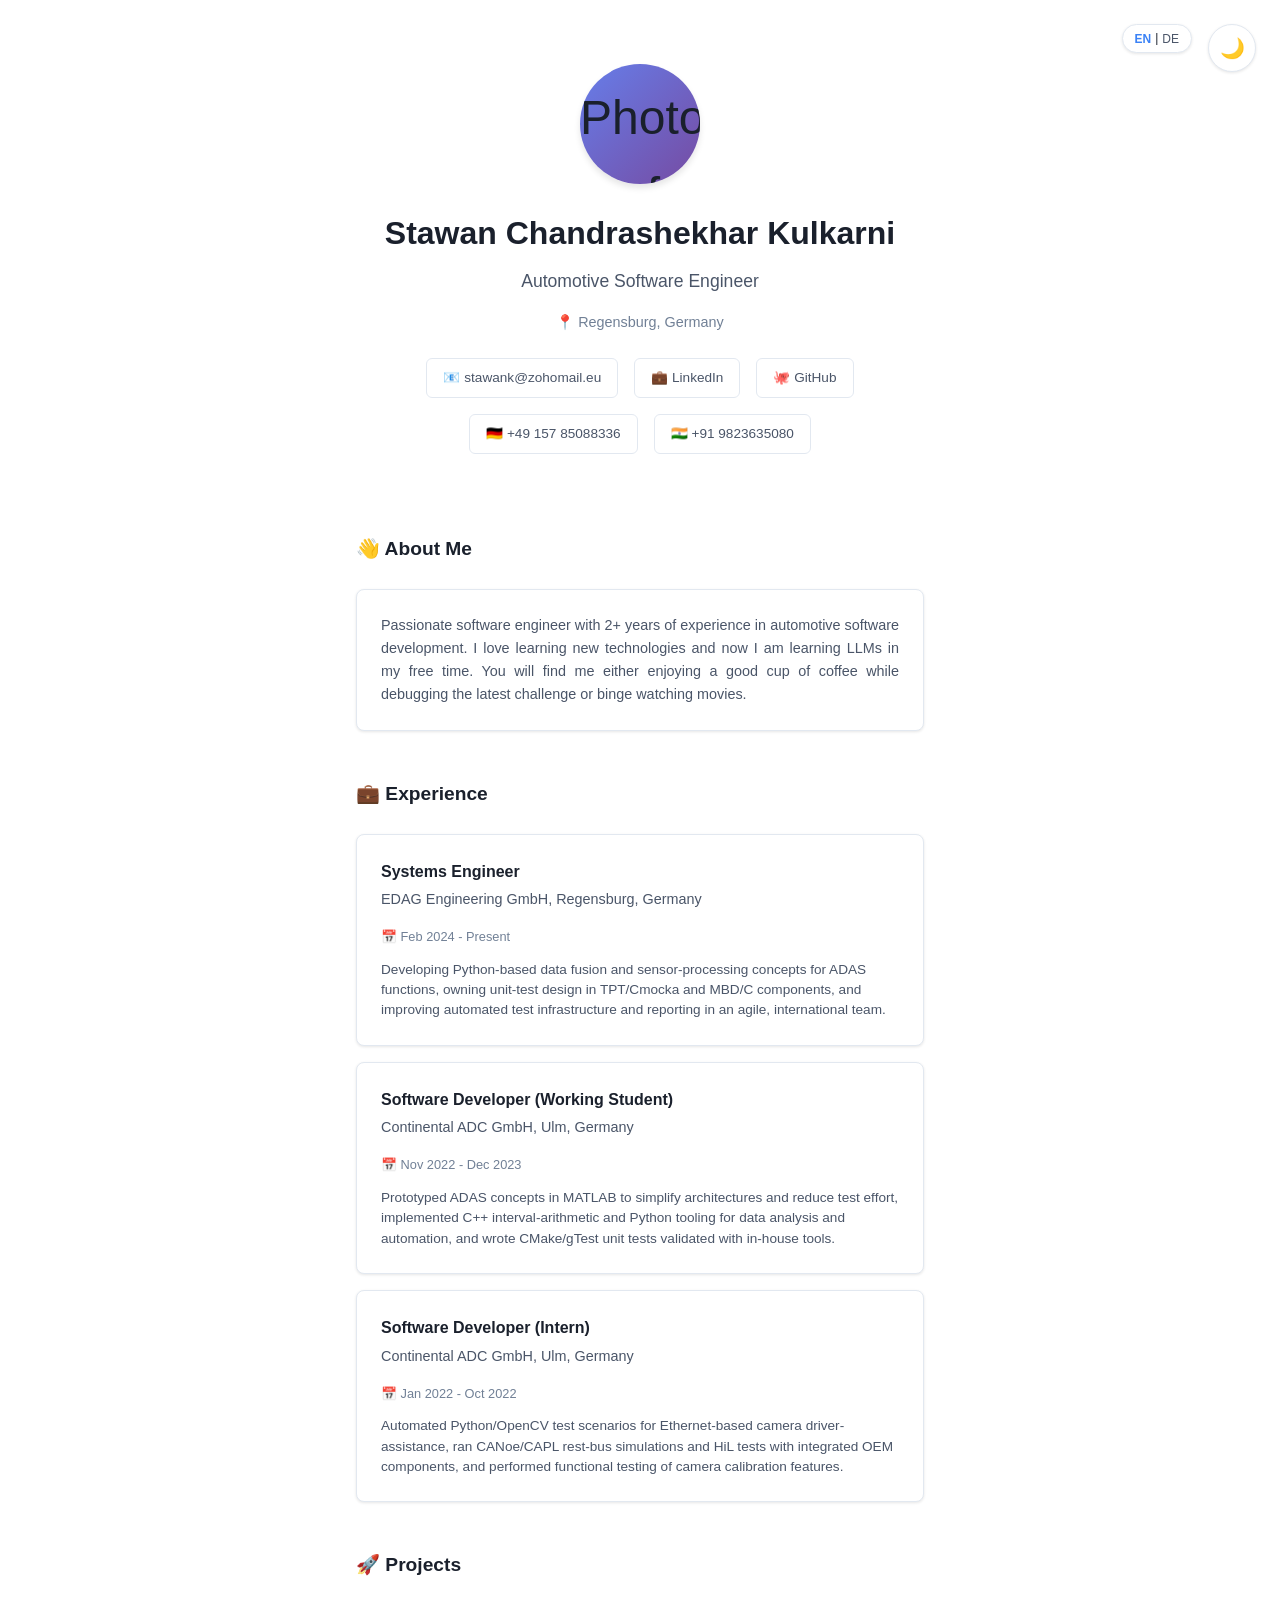
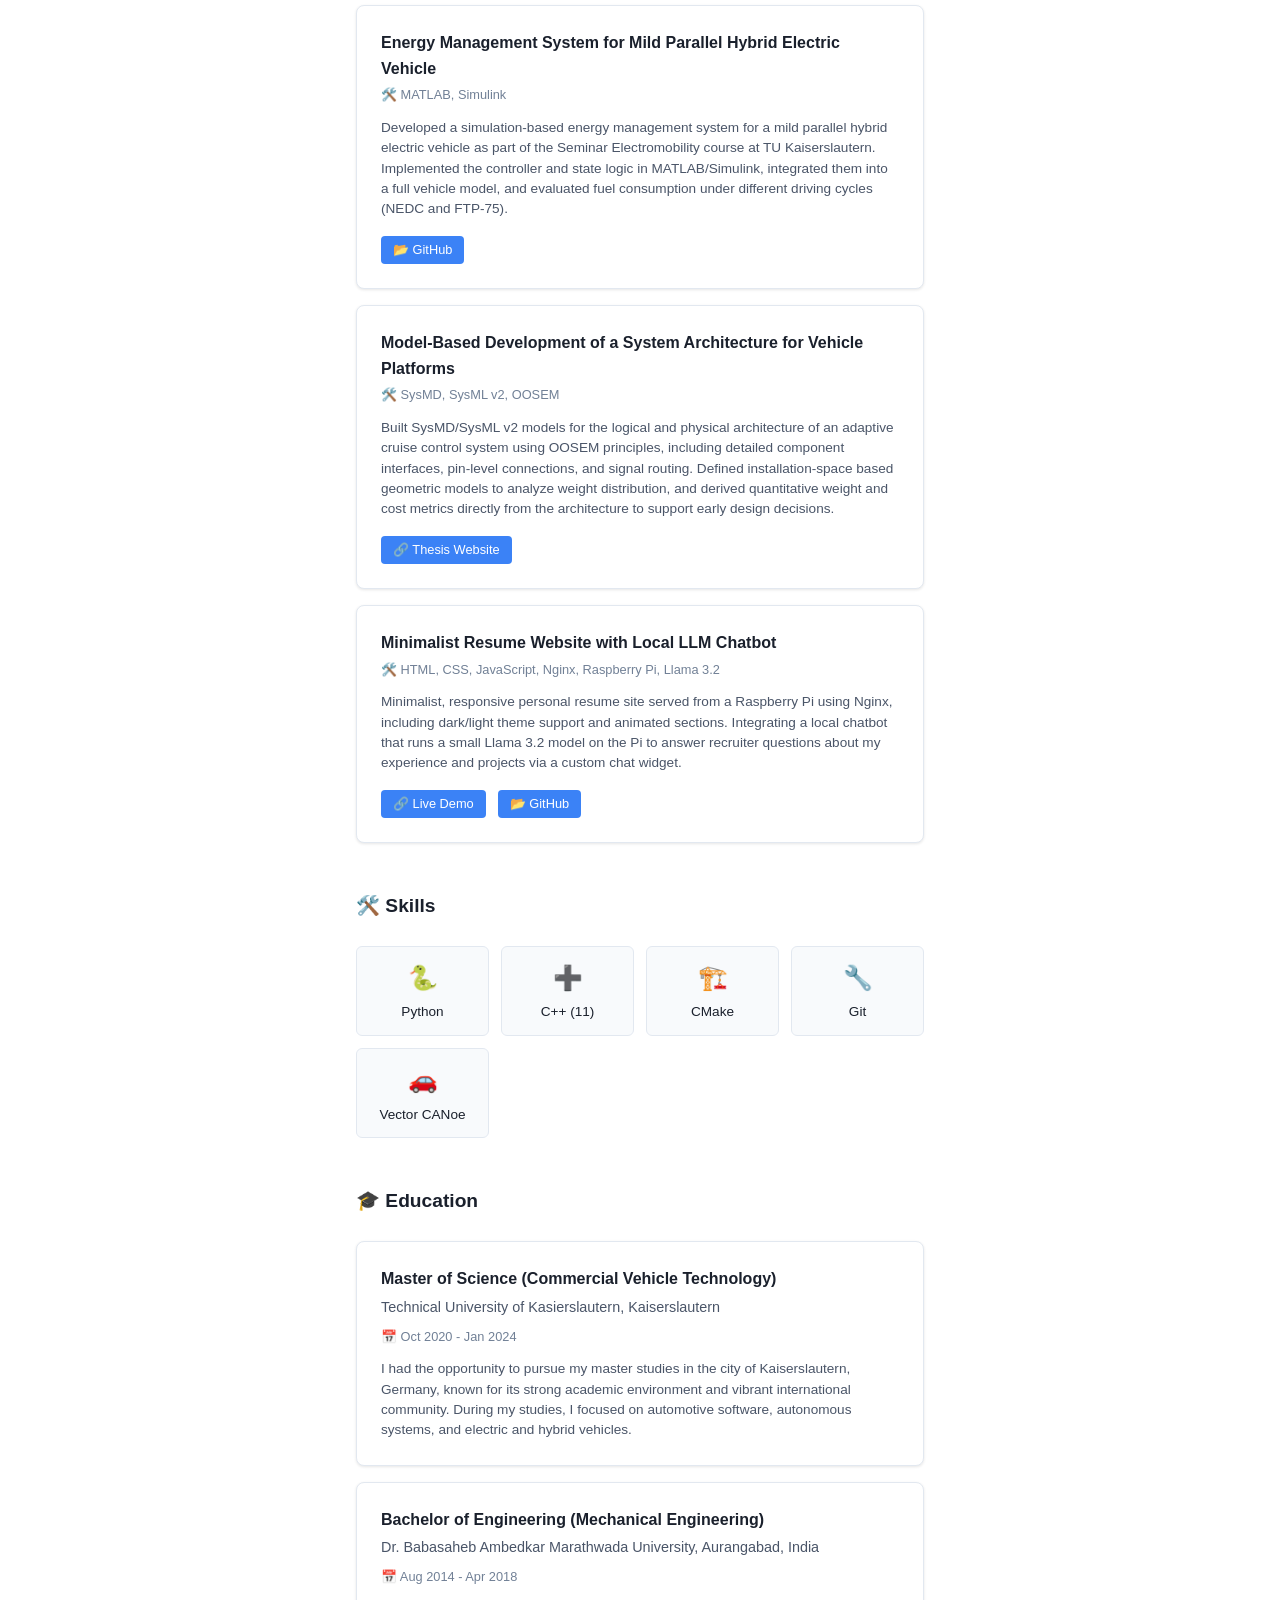
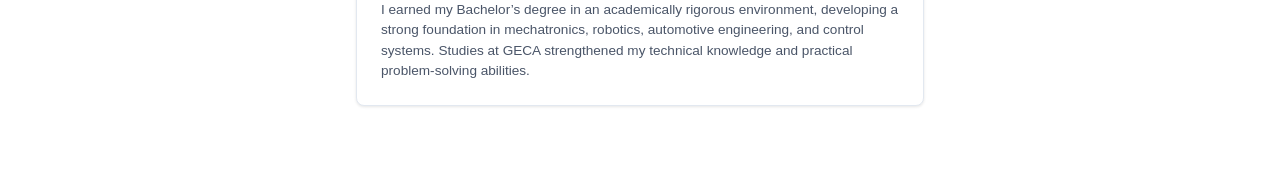
==== commit 6cd4aaee: "update in directory structure" ====
--- a/index.html
+++ b/index.html
@@ -23,7 +23,7 @@
     <div class="container">
       <header class="header fade-in">
         <div class="avatar">
-          <img src="photo.jpg" alt="Photo of Stawan Chandrashekhar Kulkarni" />
+          <img src="Images/photo.jpg" alt="Photo of Stawan Chandrashekhar Kulkarni" />
         </div>
         <h1 class="name">Stawan Chandrashekhar Kulkarni</h1>
         <p class="title">Automotive Software Engineer</p>
@@ -176,7 +176,7 @@
             🛠️ HTML, CSS, JavaScript, Nginx, Raspberry Pi, Llama 3.2
           </p>
           <p class="card-description" data-i18n="proj_site_desc">
-            Minimalist, responsive personal resume site (mostly vibe coded) served from a Raspberry
+            Minimalist, responsive personal resume site served from a Raspberry
             Pi using Nginx, including dark/light theme support and animated
             sections. Integrating a local chatbot that runs a small Llama 3.2
             model on the Pi to answer recruiter questions about my experience
@@ -184,7 +184,13 @@
           </p>
           <div class="project-links">
             <a href="#" class="project-link">🔗 Live Demo</a>
-            <a href="#" class="project-link">📂 GitHub</a>
+            <a
+              href="https://github.com/stawank/minimalist-resume"
+              target="_blank"
+              class="project-link"
+            >
+              📂 GitHub
+            </a>
           </div>
         </div>
       </section>
@@ -321,7 +327,7 @@
           proj_thesis_desc:
             "Built SysMD/SysML v2 models for the logical and physical architecture of an adaptive cruise control system using OOSEM principles, including detailed component interfaces, pin-level connections, and signal routing. Defined installation-space based geometric models to analyze weight distribution, and derived quantitative weight and cost metrics directly from the architecture to support early design decisions.",
           proj_site_desc:
-            "Minimalist, responsive personal resume site (mostly vibe coded) served from a Raspberry Pi using Nginx, including dark/light theme support and animated sections. Integrating a local chatbot that runs a small Llama 3.2 model on the Pi to answer recruiter questions about my experience and projects via a custom chat widget.",
+            "Minimalist, responsive personal resume site served from a Raspberry Pi using Nginx, including dark/light theme support and animated sections. Integrating a local chatbot that runs a small Llama 3.2 model on the Pi to answer recruiter questions about my experience and projects via a custom chat widget.",
           edu_master_desc:
             "I had the opportunity to pursue my master studies in the city of Kaiserslautern, Germany, known for its strong academic environment and vibrant international community. During my studies, I focused on automotive software, autonomous systems, and electric and hybrid vehicles.",
           edu_bachelor_desc:
@@ -346,7 +352,7 @@
           proj_thesis_desc:
             "Erstellung von SysMD/SysML-v2-Modellen für die logische und physikalische Architektur eines Adaptive-Cruise-Control-Systems nach OOSEM-Grundsätzen, einschließlich detaillierter Komponenteninterfaces, Pin-Verschaltungen und Signalleitungen. Aufbau installationsraum-basierter Geometriemodelle zur Analyse der Gewichtsverteilung und Ableitung quantitativer Gewichts- und Kostenkennzahlen direkt aus der Architektur zur Unterstützung früher Entwicklungsentscheidungen.",
           proj_site_desc:
-            "Minimalistische, responsive persönliche Lebenslauf-Website (größtenteils „vibe coded“), bereitgestellt von einem Raspberry Pi mit Nginx, inklusive Hell/Dunkel-Theme und animierten Abschnitten. Integration eines lokalen Chatbots, der ein kleines Llama-3.2-Modell auf dem Pi ausführt, um Recruiterfragen zu meiner Erfahrung und zu Projekten über ein eigenes Chat-Widget zu beantworten.",
+            "Minimalistische, responsive persönliche Lebenslauf-Website, bereitgestellt von einem Raspberry Pi mit Nginx, inklusive Hell/Dunkel-Theme und animierten Abschnitten. Integration eines lokalen Chatbots, der ein kleines Llama-3.2-Modell auf dem Pi ausführt, um Recruiterfragen zu meiner Erfahrung und zu Projekten über ein eigenes Chat-Widget zu beantworten.",
           edu_master_desc:
             "Ich hatte die Möglichkeit, mein Masterstudium in der Stadt Kaiserslautern in Deutschland zu absolvieren, die für ihr starkes akademisches Umfeld und eine lebendige internationale Community bekannt ist. Während des Studiums lag mein Schwerpunkt auf automobilen Softwaresystemen, autonomen Systemen sowie Elektro- und Hybridfahrzeugen.",
           edu_bachelor_desc:
